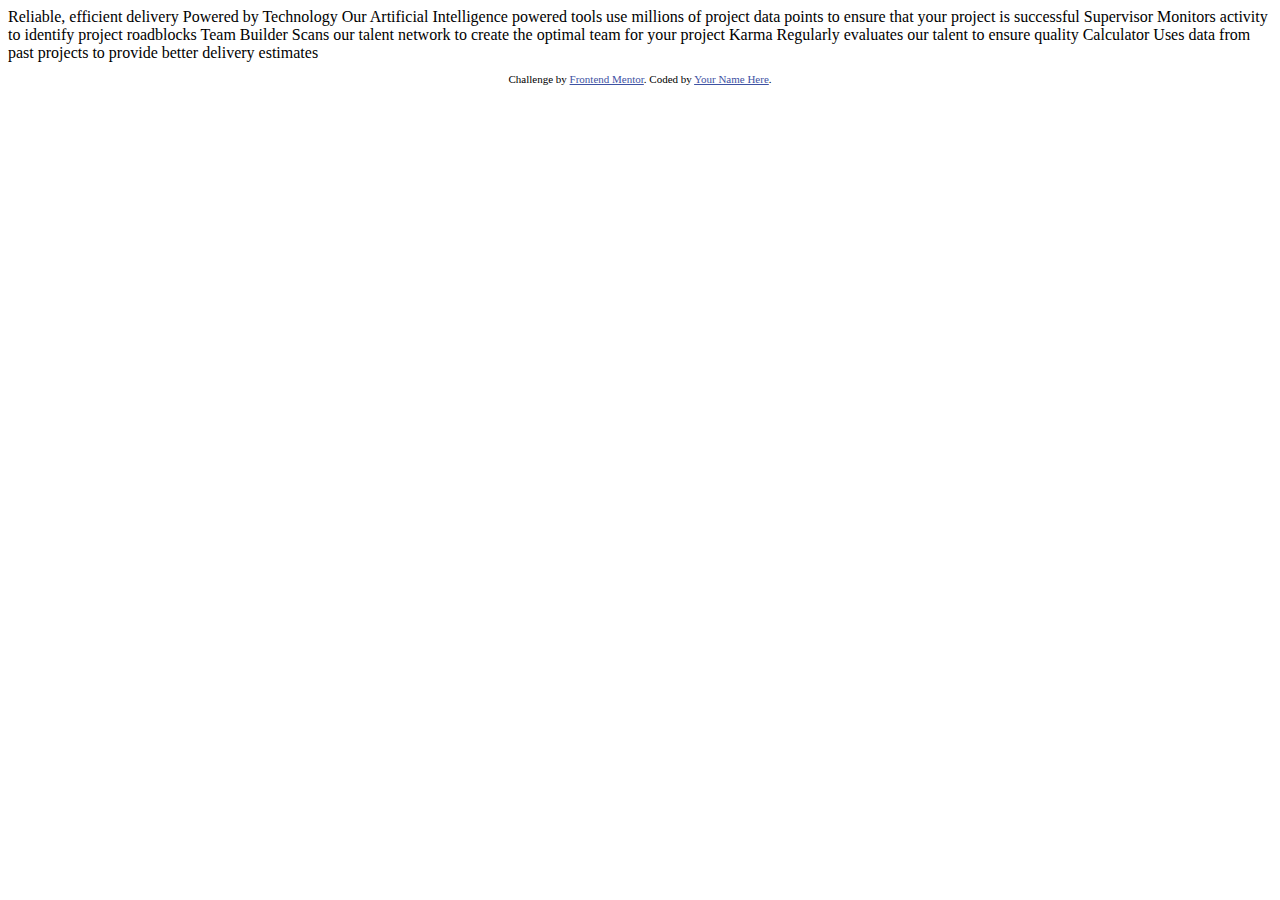
==== four-card-feature-section/index.html @ 4509bf53 "project init" ====
<!DOCTYPE html>
<html lang="en">
<head>
  <meta charset="UTF-8">
  <meta name="viewport" content="width=device-width, initial-scale=1.0"> <!-- displays site properly based on user's device -->

  <link rel="icon" type="image/png" sizes="32x32" href="./images/favicon-32x32.png">
  
  <title>Frontend Mentor | Four card feature section</title>

  <!-- Feel free to remove these styles or customise in your own stylesheet 👍 -->
  <style>
    .attribution { font-size: 11px; text-align: center; }
    .attribution a { color: hsl(228, 45%, 44%); }
  </style>
</head>
<body>
  
  Reliable, efficient delivery
  Powered by Technology

  Our Artificial Intelligence powered tools use millions of project data points 
  to ensure that your project is successful

  Supervisor
  Monitors activity to identify project roadblocks

  Team Builder
  Scans our talent network to create the optimal team for your project

  Karma
  Regularly evaluates our talent to ensure quality

  Calculator
  Uses data from past projects to provide better delivery estimates

  
  <footer>
    <p class="attribution">
      Challenge by <a href="https://www.frontendmentor.io?ref=challenge" target="_blank">Frontend Mentor</a>. 
      Coded by <a href="#">Your Name Here</a>.
    </p>
  </footer>
</body>
</html>
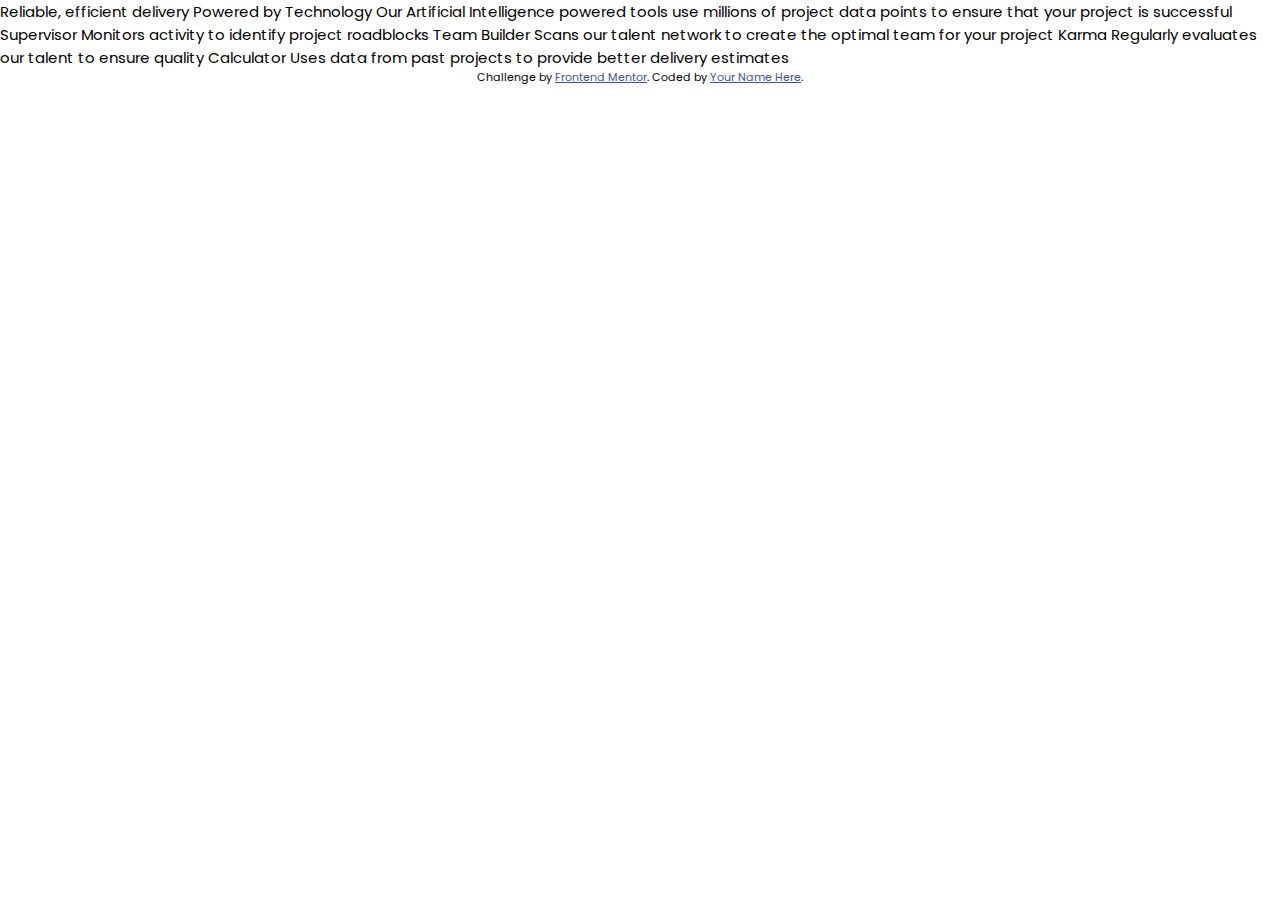
==== commit 60eb8893: "project base setup" ====
--- a/four-card-feature-section/index.html
+++ b/four-card-feature-section/index.html
@@ -4,7 +4,8 @@
   <meta charset="UTF-8">
   <meta name="viewport" content="width=device-width, initial-scale=1.0"> <!-- displays site properly based on user's device -->
 
-  <link rel="icon" type="image/png" sizes="32x32" href="./images/favicon-32x32.png">
+  <link rel="icon" type="image/png" sizes="32x32" href="assets/imgs/favicon-32x32.png">
+  <link rel="stylesheet" href="assets/css/main.css">
   
   <title>Frontend Mentor | Four card feature section</title>
 
--- a/four-card-feature-section/assets/css/main.css
+++ b/four-card-feature-section/assets/css/main.css
@@ -0,0 +1,15 @@
+@import url("https://fonts.googleapis.com/css2?family=Poppins:wght@200;400;600&display=swap");
+* {
+  padding: 0;
+  margin: 0;
+}
+
+html {
+  font-size: 62.5%;
+}
+
+body {
+  font-size: 1.5rem;
+  font-family: "Poppins", sans-serif;
+}
+/*# sourceMappingURL=main.css.map */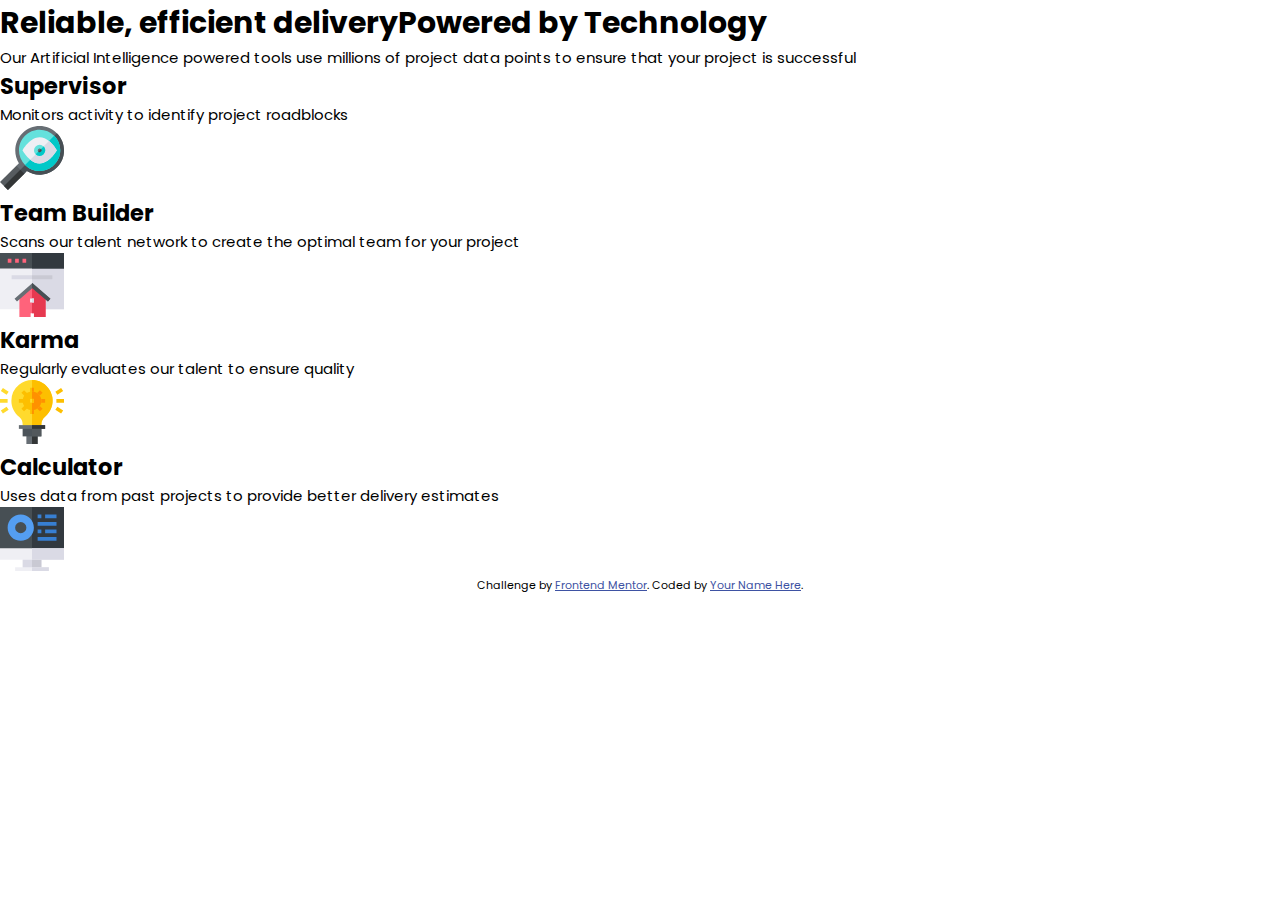
==== commit bb0fc317: "html structure done" ====
--- a/four-card-feature-section/index.html
+++ b/four-card-feature-section/index.html
@@ -16,26 +16,40 @@
   </style>
 </head>
 <body>
-  
-  Reliable, efficient delivery
-  Powered by Technology
+  <div class="header-block">
+    <h1 class="main-heading">Reliable, efficient delivery<span class="new-line-heading">Powered by Technology</span></h1>
+    <p class="header-note">Our Artificial Intelligence powered tools use millions of project data points to ensure that your project is successful</p>
+  </div>
 
-  Our Artificial Intelligence powered tools use millions of project data points 
-  to ensure that your project is successful
-
-  Supervisor
-  Monitors activity to identify project roadblocks
-
-  Team Builder
-  Scans our talent network to create the optimal team for your project
-
-  Karma
-  Regularly evaluates our talent to ensure quality
-
-  Calculator
-  Uses data from past projects to provide better delivery estimates
-
-  
+  <div class="container">
+    <div class="card-container">
+      <div class="card card-supervisor">
+        <h2 class="card-heading">Supervisor</h2>
+        <p class="card-info">Monitors activity to identify project roadblocks</p>
+        <img class="card-icon" src="assets/imgs/icon-supervisor.svg" alt="Supervisor card icon">
+      </div>
+    </div>
+    <div class="card-container-double">
+      <div class="card card-teamBuilder">
+        <h2 class="card-heading">Team Builder</h2>
+        <p class="card-info">Scans our talent network to create the optimal team for your project</p>
+        <img class="card-icon" src="assets/imgs/icon-team-builder.svg" alt="Team builder card icon">
+      </div>
+      <div class="card card-karma">
+        <h2 class="card-heading">Karma</h2>
+        <p class="card-info">Regularly evaluates our talent to ensure quality</p>
+        <img class="card-icon" src="assets/imgs/icon-karma.svg" alt="Karma card icon">
+      </div>
+    </div>
+    <div class="card-container">
+      <div class="card card-calculator">
+        <h2 class="card-heading">Calculator</h2>
+        <p class="card-info">Uses data from past projects to provide better delivery estimates</p>
+        <img class="card-icon" src="assets/imgs/icon-calculator.svg" alt="Calculator card icon">
+      </div>
+    </div>
+  </div>
+    
   <footer>
     <p class="attribution">
       Challenge by <a href="https://www.frontendmentor.io?ref=challenge" target="_blank">Frontend Mentor</a>. 
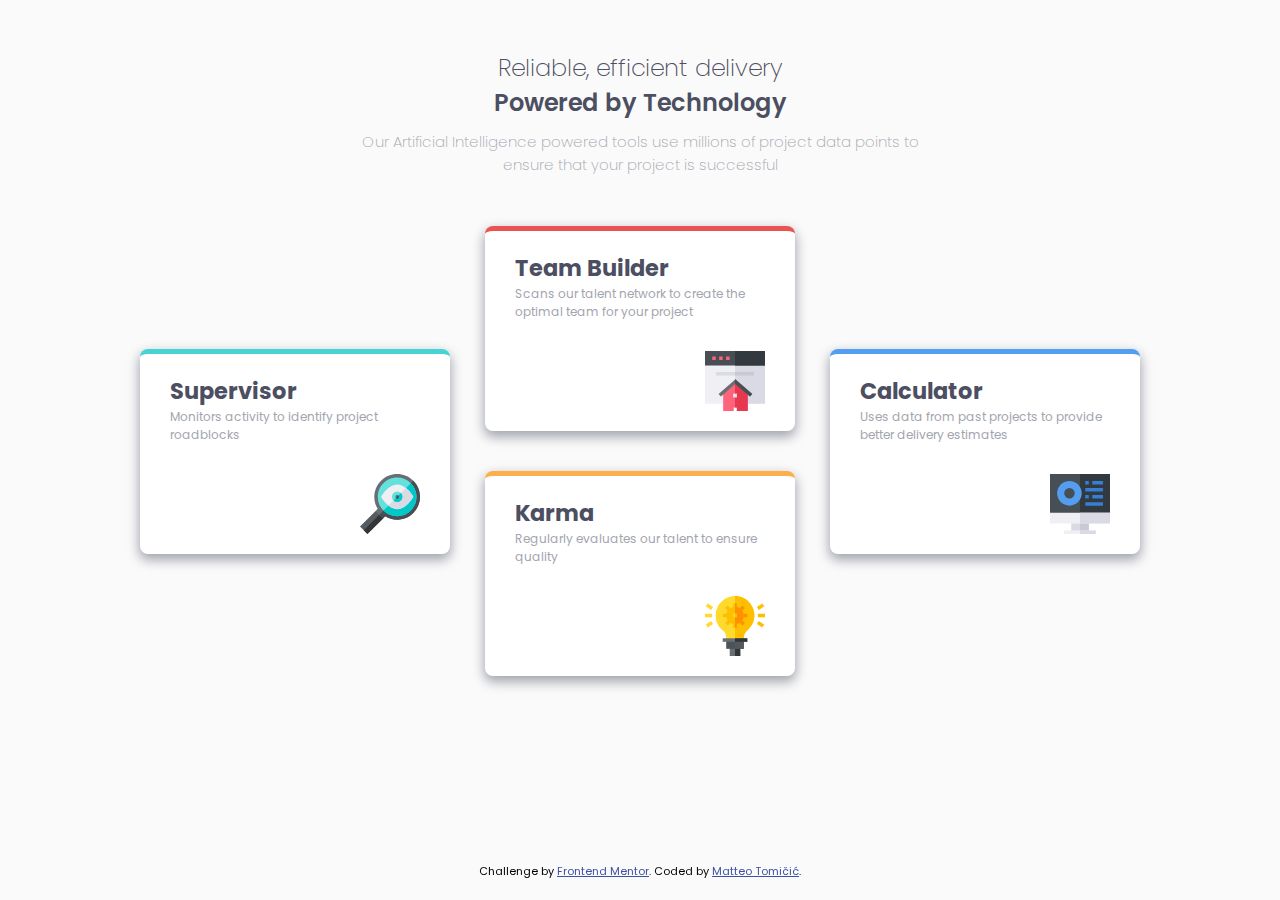
==== commit 20ec29f6: "mobile, tablet and desktop design done" ====
--- a/four-card-feature-section/index.html
+++ b/four-card-feature-section/index.html
@@ -8,12 +8,6 @@
   <link rel="stylesheet" href="assets/css/main.css">
   
   <title>Frontend Mentor | Four card feature section</title>
-
-  <!-- Feel free to remove these styles or customise in your own stylesheet 👍 -->
-  <style>
-    .attribution { font-size: 11px; text-align: center; }
-    .attribution a { color: hsl(228, 45%, 44%); }
-  </style>
 </head>
 <body>
   <div class="header-block">
@@ -29,7 +23,7 @@
         <img class="card-icon" src="assets/imgs/icon-supervisor.svg" alt="Supervisor card icon">
       </div>
     </div>
-    <div class="card-container-double">
+    <div class="card-container double">
       <div class="card card-teamBuilder">
         <h2 class="card-heading">Team Builder</h2>
         <p class="card-info">Scans our talent network to create the optimal team for your project</p>
@@ -53,7 +47,7 @@
   <footer>
     <p class="attribution">
       Challenge by <a href="https://www.frontendmentor.io?ref=challenge" target="_blank">Frontend Mentor</a>. 
-      Coded by <a href="#">Your Name Here</a>.
+      Coded by <a href="mailto:tomicic.matteo7@gmail.com">Matteo Tomičić</a>.
     </p>
   </footer>
 </body>
--- a/four-card-feature-section/assets/css/main.css
+++ b/four-card-feature-section/assets/css/main.css
@@ -12,4 +12,191 @@
   font-size: 1.5rem;
   font-family: "Poppins", sans-serif;
 }
+
+body {
+  background: #fafafa;
+}
+
+.new-line-heading {
+  display: block;
+}
+
+.header-block {
+  margin: 5rem 0;
+  padding: 0 3rem;
+}
+
+@media (min-width: 1440px) {
+  .header-block {
+    margin: 7rem 0;
+  }
+}
+
+.header-block .main-heading {
+  font-weight: 200;
+  text-align: center;
+  font-size: 2.4rem;
+  color: #4c4e61;
+  margin-bottom: 1rem;
+}
+
+@media (min-width: 1440px) {
+  .header-block .main-heading {
+    font-size: 2.8rem;
+  }
+}
+
+.header-block .main-heading .new-line-heading {
+  font-weight: 600;
+}
+
+.header-block .header-note {
+  color: #a3a5ae;
+  text-align: center;
+}
+
+@media (min-width: 768px) {
+  .header-block .header-note {
+    max-width: 60rem;
+    margin: 0 auto;
+    font-weight: 200;
+  }
+}
+
+@media (min-width: 1440px) {
+  .header-block .header-note {
+    font-size: 1.8rem;
+  }
+}
+
+.container {
+  padding: 0 3rem;
+}
+
+@media (min-width: 768px) {
+  .container {
+    display: -webkit-box;
+    display: -ms-flexbox;
+    display: flex;
+    -webkit-box-align: center;
+        -ms-flex-align: center;
+            align-items: center;
+    -webkit-box-pack: justify;
+        -ms-flex-pack: justify;
+            justify-content: space-between;
+    max-width: 100rem;
+    margin: 0 auto;
+  }
+}
+
+@media (min-width: 1440px) {
+  .container {
+    padding: 0;
+  }
+}
+
+@media (min-width: 768px) {
+  .container .card-container {
+    width: 31%;
+  }
+}
+
+@media (min-width: 768px) {
+  .container .card-container.double {
+    height: 45rem;
+    display: -webkit-box;
+    display: -ms-flexbox;
+    display: flex;
+    -webkit-box-orient: vertical;
+    -webkit-box-direction: normal;
+        -ms-flex-direction: column;
+            flex-direction: column;
+    -webkit-box-pack: justify;
+        -ms-flex-pack: justify;
+            justify-content: space-between;
+  }
+}
+
+@media (min-width: 1440px) {
+  .container .card-container.double {
+    height: 44rem;
+  }
+}
+
+footer {
+  margin-bottom: 2rem;
+}
+
+@media (min-width: 768px) {
+  footer {
+    position: fixed;
+    bottom: 0;
+    width: 100%;
+  }
+}
+
+footer .attribution {
+  font-size: 1.1rem;
+  text-align: center;
+}
+
+footer .attribution a {
+  color: #3e52a3;
+}
+
+.card {
+  border: 0 solid;
+  border-top-width: .5rem;
+  border-radius: .8rem;
+  padding: 2rem 3rem;
+  background: #fff;
+  display: -webkit-box;
+  display: -ms-flexbox;
+  display: flex;
+  -webkit-box-orient: vertical;
+  -webkit-box-direction: normal;
+      -ms-flex-direction: column;
+          flex-direction: column;
+  margin-bottom: 3rem;
+  -webkit-box-shadow: 0 0.5rem 1.2rem 0.1rem #a3a5ae;
+          box-shadow: 0 0.5rem 1.2rem 0.1rem #a3a5ae;
+}
+
+@media (min-width: 768px) {
+  .card {
+    margin: 0;
+  }
+}
+
+.card.card-supervisor {
+  border-color: #45d3d3;
+}
+
+.card.card-teamBuilder {
+  border-color: #ea5353;
+}
+
+.card.card-karma {
+  border-color: #fcaf4a;
+}
+
+.card.card-calculator {
+  border-color: #549ef2;
+}
+
+.card .card-heading {
+  color: #4c4e61;
+}
+
+.card .card-info {
+  color: #a3a5ae;
+  font-size: 1.2rem;
+}
+
+.card .card-icon {
+  margin-top: 3rem;
+  width: 6rem;
+  -ms-flex-item-align: end;
+      align-self: flex-end;
+}
 /*# sourceMappingURL=main.css.map */